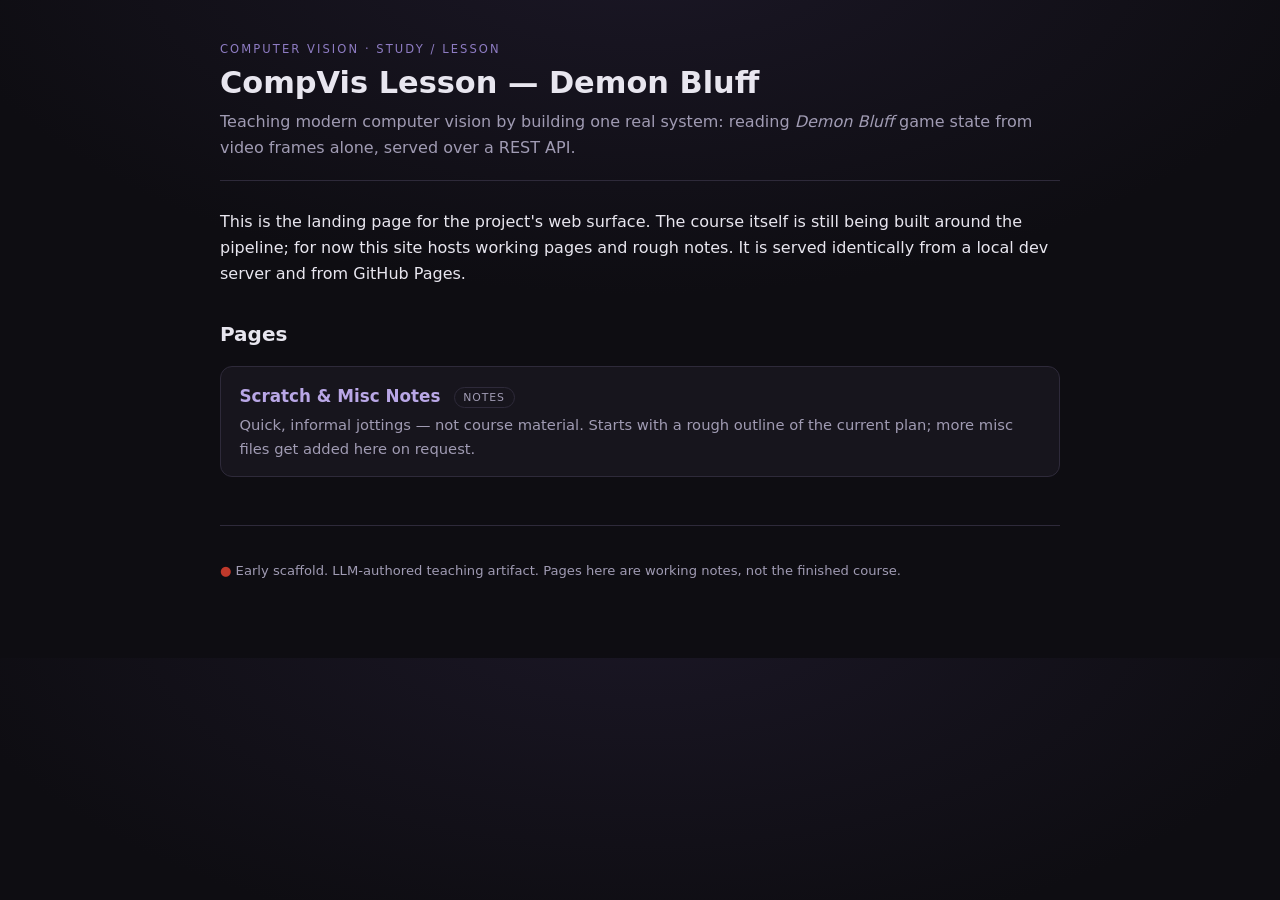
==== site/index.html @ 11912f87 "Initial commit: scaffold, wiki harvest, research pass, and web surface Bootstrap of the CompVis Less" ====
<!DOCTYPE html>
<html lang="en">
<head>
  <meta charset="utf-8" />
  <meta name="viewport" content="width=device-width, initial-scale=1" />
  <title>CompVis Lesson — Demon Bluff</title>
  <meta name="description" content="A web-based course teaching modern computer vision by reading Demon Bluff game state from video." />
  <link rel="stylesheet" href="assets/style.css" />
</head>
<body>
  <div class="wrap">
    <header class="site">
      <p class="eyebrow">Computer Vision · Study / Lesson</p>
      <h1>CompVis Lesson — Demon Bluff</h1>
      <p class="tagline">Teaching modern computer vision by building one real system: reading
        <em>Demon Bluff</em> game state from video frames alone, served over a REST API.</p>
    </header>

    <p>This is the landing page for the project's web surface. The course itself is still being
      built around the pipeline; for now this site hosts working pages and rough notes. It is served
      identically from a local dev server and from GitHub Pages.</p>

    <h2>Pages</h2>
    <ul class="pages">
      <li>
        <a class="title" href="pages/notes.html">Scratch &amp; Misc Notes</a>
        <span class="tag">notes</span>
        <div class="desc">Quick, informal jottings — not course material. Starts with a rough
          outline of the current plan; more misc files get added here on request.</div>
      </li>
    </ul>

    <footer class="site">
      <p><span class="status-dot">●</span> Early scaffold. LLM-authored teaching artifact.
        Pages here are working notes, not the finished course.</p>
    </footer>
  </div>
</body>
</html>
---- site/assets/style.css ----
/* CompVis Lesson — Demon Bluff : shared site styles.
   Served identically by the local dev server (utils/python/serve_site.py) and
   by GitHub Pages. All links are relative so the site works both at "/" (local)
   and at "/<repo>/" (project Pages subdirectory). */

:root {
  --bg: #0e0d12;
  --bg-panel: #17151d;
  --bg-panel-2: #1f1c28;
  --border: #2e2a3a;
  --text: #e8e6ef;
  --muted: #a09bb3;
  --accent: #c0392b;        /* demon red */
  --accent-2: #8e7cc3;      /* arcane violet */
  --link: #b9a7e6;
  --radius: 12px;
  --maxw: 880px;
  font-size: 16px;
}

* { box-sizing: border-box; }

body {
  margin: 0;
  background: radial-gradient(1200px 600px at 50% -10%, #1b1726 0%, var(--bg) 60%);
  color: var(--text);
  font-family: system-ui, -apple-system, "Segoe UI", Roboto, sans-serif;
  line-height: 1.6;
}

.wrap { max-width: var(--maxw); margin: 0 auto; padding: 2.5rem 1.25rem 4rem; }

header.site {
  border-bottom: 1px solid var(--border);
  padding-bottom: 1.25rem;
  margin-bottom: 1.75rem;
}
header.site .eyebrow {
  text-transform: uppercase;
  letter-spacing: 0.18em;
  font-size: 0.72rem;
  color: var(--accent-2);
  margin: 0 0 0.4rem;
}
header.site h1 { margin: 0; font-size: 1.9rem; line-height: 1.2; }
header.site p.tagline { color: var(--muted); margin: 0.5rem 0 0; }

a { color: var(--link); text-decoration: none; }
a:hover { text-decoration: underline; }

.crumb { font-size: 0.85rem; color: var(--muted); margin-bottom: 1.25rem; }
.crumb a { color: var(--muted); }

h2 { font-size: 1.25rem; margin: 2rem 0 0.75rem; }
h3 { font-size: 1.02rem; margin: 1.5rem 0 0.4rem; color: var(--accent-2); }

ul.pages { list-style: none; padding: 0; margin: 1rem 0 0; display: grid; gap: 0.85rem; }
ul.pages li {
  background: var(--bg-panel);
  border: 1px solid var(--border);
  border-radius: var(--radius);
  padding: 1rem 1.15rem;
  transition: border-color 0.15s ease, transform 0.15s ease;
}
ul.pages li:hover { border-color: var(--accent-2); transform: translateY(-1px); }
ul.pages li a.title { font-weight: 600; font-size: 1.05rem; }
ul.pages li .desc { color: var(--muted); font-size: 0.92rem; margin-top: 0.2rem; }
ul.pages li .tag {
  display: inline-block; font-size: 0.68rem; text-transform: uppercase;
  letter-spacing: 0.08em; color: var(--muted);
  border: 1px solid var(--border); border-radius: 999px;
  padding: 0.05rem 0.55rem; margin-left: 0.5rem; vertical-align: middle;
}

.panel {
  background: var(--bg-panel);
  border: 1px solid var(--border);
  border-radius: var(--radius);
  padding: 1.1rem 1.25rem;
  margin: 1rem 0;
}
.panel.scratch { background: var(--bg-panel-2); }

.note { color: var(--muted); font-size: 0.9rem; }
code, pre { font-family: ui-monospace, "Cascadia Code", Consolas, monospace; }
code { background: #221f2c; padding: 0.1rem 0.35rem; border-radius: 5px; font-size: 0.88em; }
pre { background: #221f2c; border: 1px solid var(--border); border-radius: 8px; padding: 0.9rem 1rem; overflow-x: auto; }

hr { border: none; border-top: 1px solid var(--border); margin: 2rem 0; }

footer.site {
  margin-top: 3rem; padding-top: 1.25rem; border-top: 1px solid var(--border);
  color: var(--muted); font-size: 0.82rem;
}
.status-dot { color: var(--accent); }
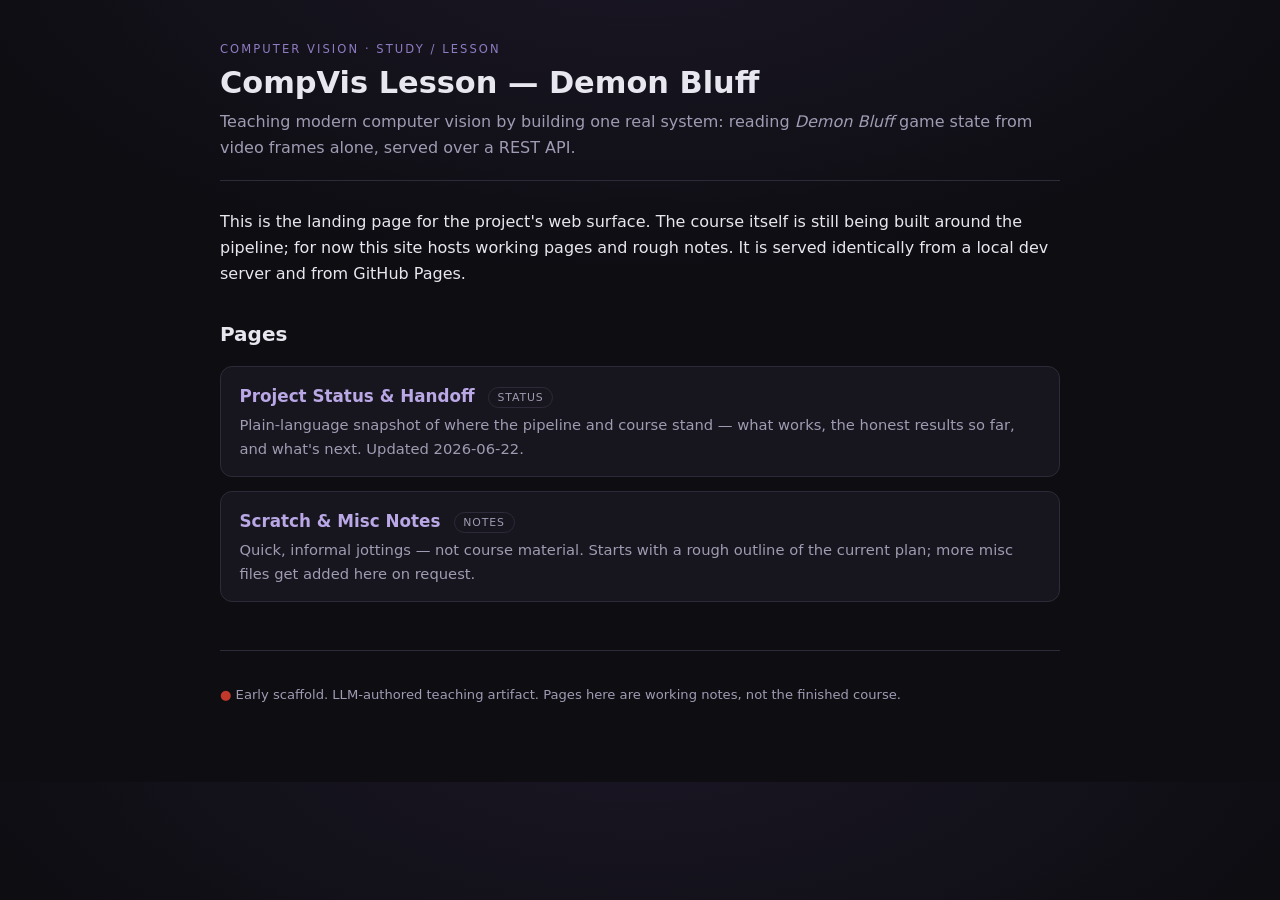
==== commit 4e66d34c: "Handoff: reconcile PLAN-pipeline to reality + publish a status page PLAN-pipeline.md had drifted (St" ====
--- a/site/index.html
+++ b/site/index.html
@@ -23,6 +23,12 @@
     <h2>Pages</h2>
     <ul class="pages">
       <li>
+        <a class="title" href="pages/status.html">Project Status &amp; Handoff</a>
+        <span class="tag">status</span>
+        <div class="desc">Plain-language snapshot of where the pipeline and course stand — what
+          works, the honest results so far, and what's next. Updated 2026-06-22.</div>
+      </li>
+      <li>
         <a class="title" href="pages/notes.html">Scratch &amp; Misc Notes</a>
         <span class="tag">notes</span>
         <div class="desc">Quick, informal jottings — not course material. Starts with a rough
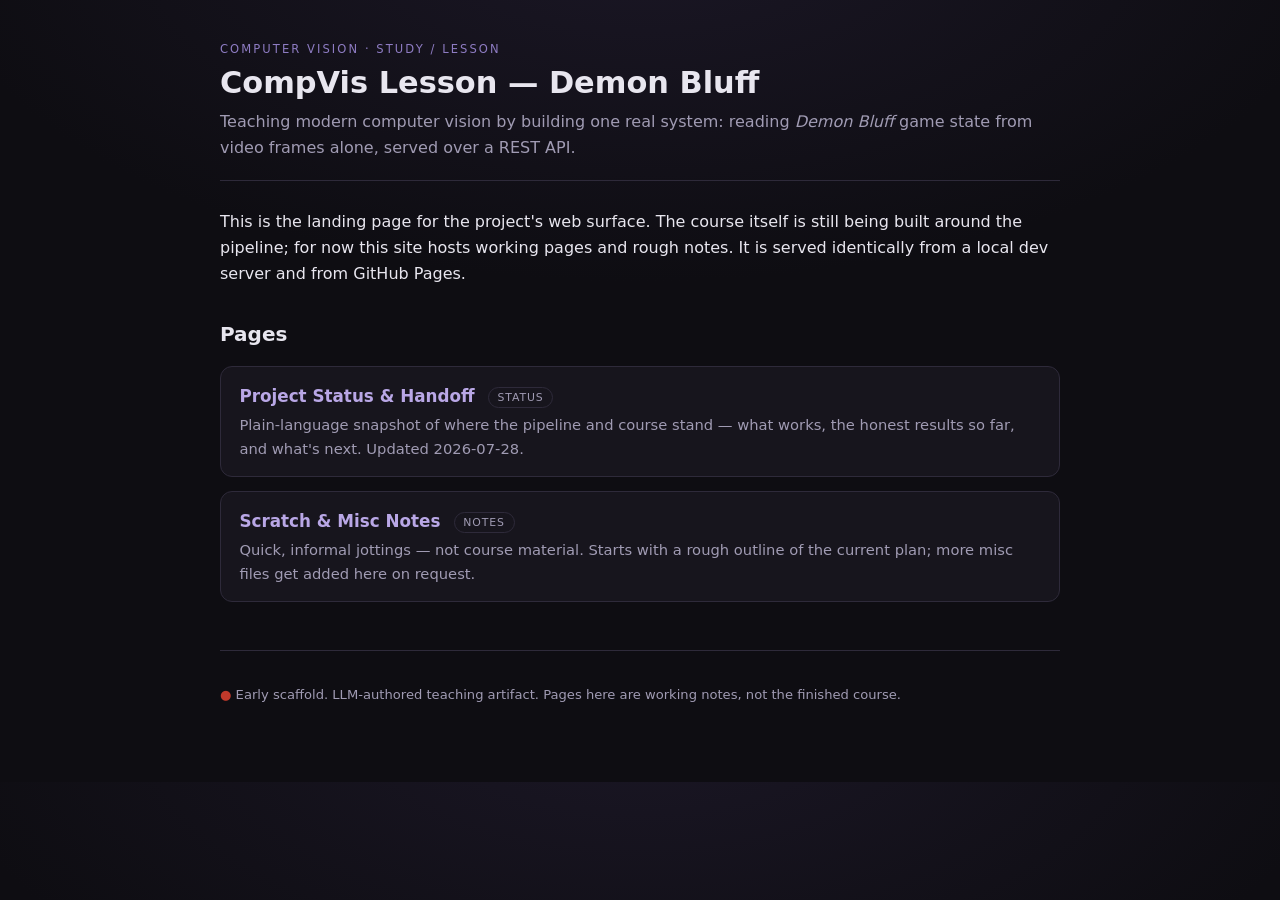
==== commit 152ef35c: "chore(sync): post-audit full-tier resync — docs match shipped code Four-agent audit after ~5 weeks i" ====
--- a/site/index.html
+++ b/site/index.html
@@ -26,7 +26,7 @@
         <a class="title" href="pages/status.html">Project Status &amp; Handoff</a>
         <span class="tag">status</span>
         <div class="desc">Plain-language snapshot of where the pipeline and course stand — what
-          works, the honest results so far, and what's next. Updated 2026-06-22.</div>
+          works, the honest results so far, and what's next. Updated 2026-07-28.</div>
       </li>
       <li>
         <a class="title" href="pages/notes.html">Scratch &amp; Misc Notes</a>
